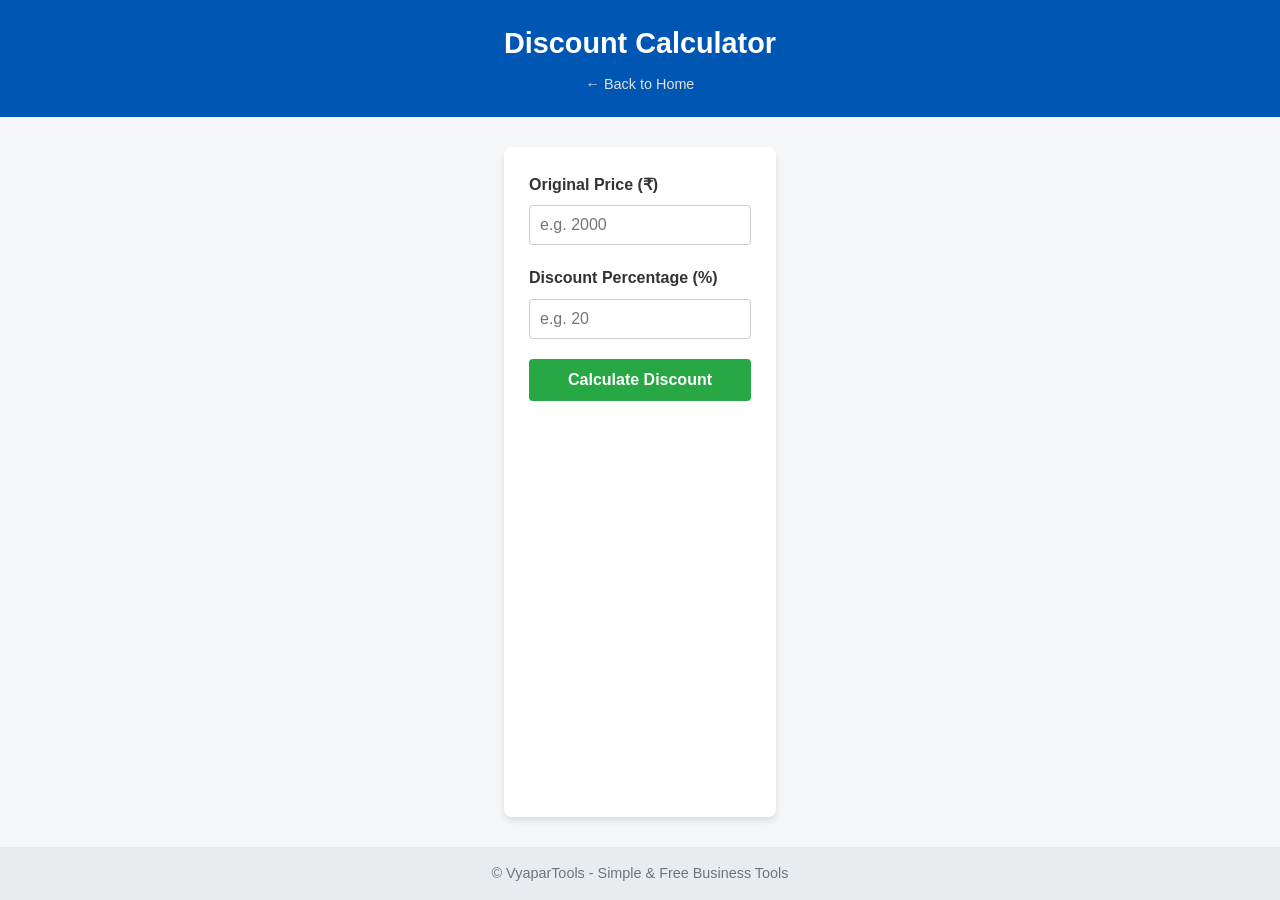
==== discount-calculator.html @ de511255 "Add discount calculator HTML page This HTML file implements a discount calculator that allows users " ====
<!DOCTYPE html>
<html lang="en">
<head>
    <meta charset="UTF-8">
    <meta name="viewport" content="width=device-width, initial-scale=1.0">
    <title>Discount Calculator - VyaparTools</title>
    <meta name="description" content="Calculate discount amount, final price after discount, and total savings easily.">
    
    <style>
        * {
            box-sizing: border-box;
            margin: 0;
            padding: 0;
            font-family: -apple-system, BlinkMacSystemFont, "Segoe UI", Roboto, Helvetica, Arial, sans-serif;
        }

        body {
            background-color: #f4f6f8;
            color: #333;
            line-height: 1.6;
            display: flex;
            flex-direction: column;
            min-height: 100vh;
        }

        header {
            background-color: #0056b3;
            color: #ffffff;
            padding: 20px 0;
            text-align: center;
        }

        header h1 {
            font-size: 1.8rem;
            margin-bottom: 5px;
        }

        header a {
            color: #e0e0e0;
            text-decoration: none;
            font-size: 0.9rem;
        }

        header a:hover {
            text-decoration: underline;
        }

        .container {
            max-width: 600px;
            margin: 30px auto;
            background: #ffffff;
            padding: 25px;
            border-radius: 8px;
            box-shadow: 0 4px 6px rgba(0,0,0,0.1);
            flex: 1;
        }

        .form-group {
            margin-bottom: 20px;
        }

        label {
            display: block;
            margin-bottom: 8px;
            font-weight: 600;
        }

        input[type="number"] {
            width: 100%;
            padding: 10px;
            border: 1px solid #ccc;
            border-radius: 4px;
            font-size: 1rem;
        }

        .btn {
            display: block;
            width: 100%;
            background-color: #28a745;
            color: #fff;
            padding: 12px;
            border: none;
            border-radius: 4px;
            font-size: 1rem;
            font-weight: bold;
            cursor: pointer;
            transition: background 0.2s;
        }

        .btn:hover {
            background-color: #218838;
        }

        .result-box {
            margin-top: 25px;
            padding: 15px;
            background-color: #e9ecef;
            border-radius: 6px;
            display: none;
        }

        .result-row {
            display: flex;
            justify-content: space-between;
            padding: 8px 0;
            border-bottom: 1px solid #dee2e6;
        }

        .result-row:last-child {
            border-bottom: none;
            font-weight: bold;
            font-size: 1.1rem;
            color: #28a745;
        }

        footer {
            text-align: center;
            padding: 15px;
            background: #e9ecef;
            font-size: 0.9rem;
            color: #6c757d;
        }
    </style>
</head>
<body>

    <header>
        <h1>Discount Calculator</h1>
        <a href="index.html">← Back to Home</a>
    </header>

    <div class="container">
        <div class="form-group">
            <label for="originalPrice">Original Price (₹)</label>
            <input type="number" id="originalPrice" placeholder="e.g. 2000" step="any">
        </div>

        <div class="form-group">
            <label for="discountPercent">Discount Percentage (%)</label>
            <input type="number" id="discountPercent" placeholder="e.g. 20" step="any">
        </div>

        <button class="btn" onclick="calculateDiscount()">Calculate Discount</button>

        <div class="result-box" id="resultBox">
            <div class="result-row">
                <span>Original Price:</span>
                <span id="resOriginal">₹0.00</span>
            </div>
            <div class="result-row">
                <span>You Save (Discount):</span>
                <span id="resSavings">₹0.00</span>
            </div>
            <div class="result-row">
                <span>Final Price to Pay:</span>
                <span id="resFinal">₹0.00</span>
            </div>
        </div>
    </div>

    <footer>
        &copy; VyaparTools - Simple & Free Business Tools
    </footer>

    <script>
        function calculateDiscount() {
            const price = parseFloat(document.getElementById('originalPrice').value);
            const discount = parseFloat(document.getElementById('discountPercent').value);

            if (isNaN(price) || isNaN(discount) || price < 0 || discount < 0 || discount > 100) {
                alert('Please enter valid Original Price and Discount Percentage (0-100).');
                return;
            }

            const savings = (price * discount) / 100;
            const finalPrice = price - savings;

            document.getElementById('resOriginal').innerText = '₹' + price.toFixed(2);
            document.getElementById('resSavings').innerText = '₹' + savings.toFixed(2);
            document.getElementById('resFinal').innerText = '₹' + finalPrice.toFixed(2);

            document.getElementById('resultBox').style.display = 'block';
        }
    </script>
</body>
</html>
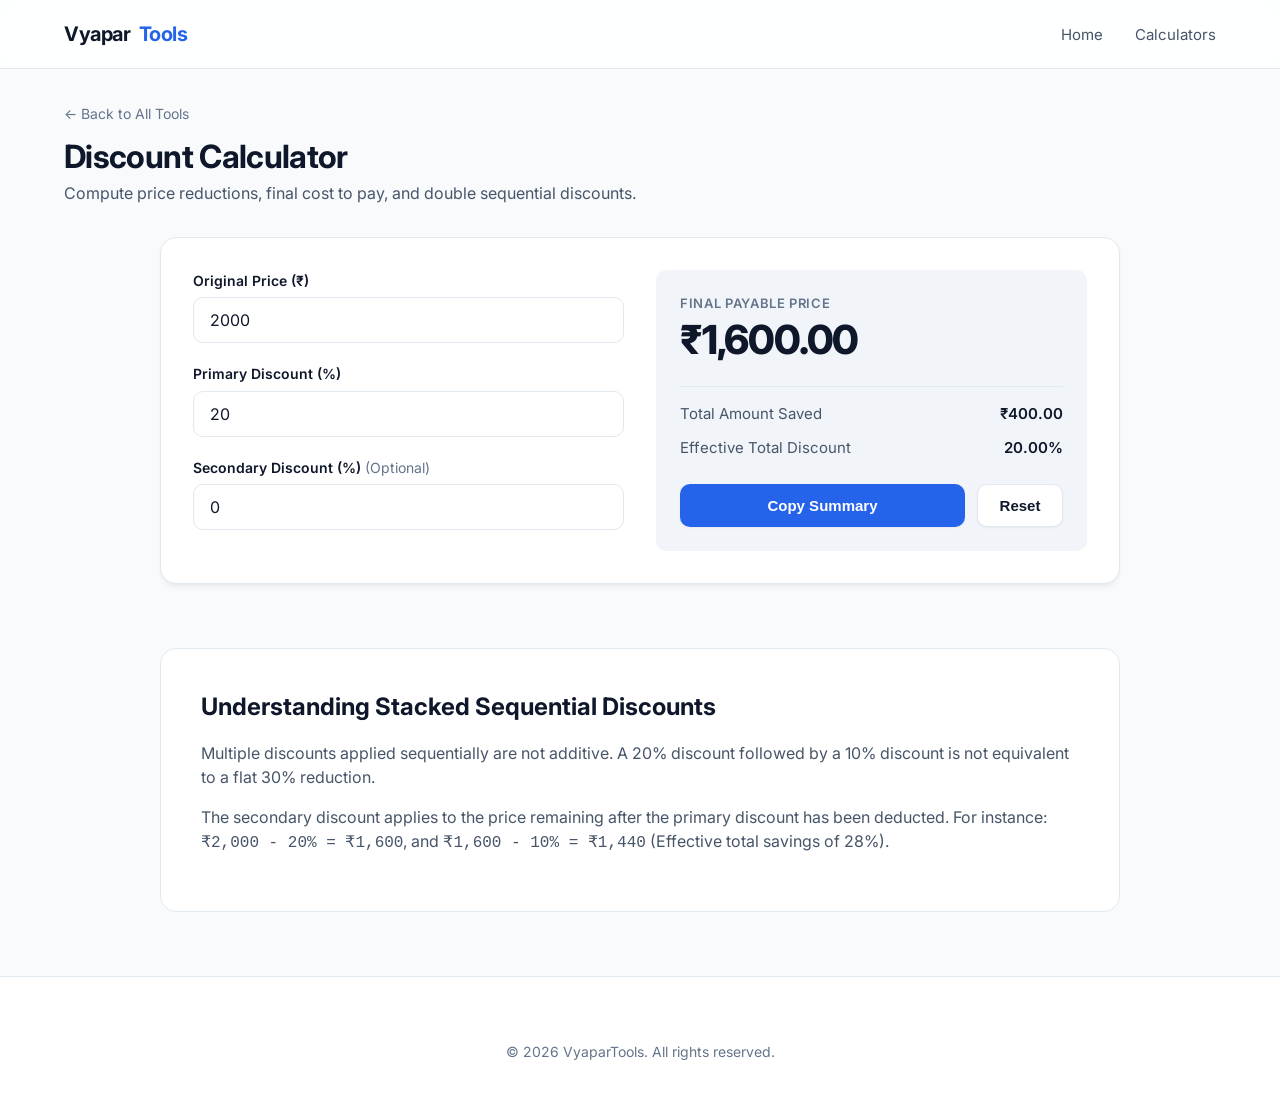
==== commit 17c44fff: "Revise discount calculator for improved functionality" ====
--- a/discount-calculator.html
+++ b/discount-calculator.html
@@ -1,186 +1,151 @@
 <!DOCTYPE html>
 <html lang="en">
 <head>
-    <meta charset="UTF-8">
-    <meta name="viewport" content="width=device-width, initial-scale=1.0">
-    <title>Discount Calculator - VyaparTools</title>
-    <meta name="description" content="Calculate discount amount, final price after discount, and total savings easily.">
-    
-    <style>
-        * {
-            box-sizing: border-box;
-            margin: 0;
-            padding: 0;
-            font-family: -apple-system, BlinkMacSystemFont, "Segoe UI", Roboto, Helvetica, Arial, sans-serif;
-        }
-
-        body {
-            background-color: #f4f6f8;
-            color: #333;
-            line-height: 1.6;
-            display: flex;
-            flex-direction: column;
-            min-height: 100vh;
-        }
-
-        header {
-            background-color: #0056b3;
-            color: #ffffff;
-            padding: 20px 0;
-            text-align: center;
-        }
-
-        header h1 {
-            font-size: 1.8rem;
-            margin-bottom: 5px;
-        }
-
-        header a {
-            color: #e0e0e0;
-            text-decoration: none;
-            font-size: 0.9rem;
-        }
-
-        header a:hover {
-            text-decoration: underline;
-        }
-
-        .container {
-            max-width: 600px;
-            margin: 30px auto;
-            background: #ffffff;
-            padding: 25px;
-            border-radius: 8px;
-            box-shadow: 0 4px 6px rgba(0,0,0,0.1);
-            flex: 1;
-        }
-
-        .form-group {
-            margin-bottom: 20px;
-        }
-
-        label {
-            display: block;
-            margin-bottom: 8px;
-            font-weight: 600;
-        }
-
-        input[type="number"] {
-            width: 100%;
-            padding: 10px;
-            border: 1px solid #ccc;
-            border-radius: 4px;
-            font-size: 1rem;
-        }
-
-        .btn {
-            display: block;
-            width: 100%;
-            background-color: #28a745;
-            color: #fff;
-            padding: 12px;
-            border: none;
-            border-radius: 4px;
-            font-size: 1rem;
-            font-weight: bold;
-            cursor: pointer;
-            transition: background 0.2s;
-        }
-
-        .btn:hover {
-            background-color: #218838;
-        }
-
-        .result-box {
-            margin-top: 25px;
-            padding: 15px;
-            background-color: #e9ecef;
-            border-radius: 6px;
-            display: none;
-        }
-
-        .result-row {
-            display: flex;
-            justify-content: space-between;
-            padding: 8px 0;
-            border-bottom: 1px solid #dee2e6;
-        }
-
-        .result-row:last-child {
-            border-bottom: none;
-            font-weight: bold;
-            font-size: 1.1rem;
-            color: #28a745;
-        }
-
-        footer {
-            text-align: center;
-            padding: 15px;
-            background: #e9ecef;
-            font-size: 0.9rem;
-            color: #6c757d;
-        }
-    </style>
+  <meta charset="UTF-8">
+  <meta name="viewport" content="width=device-width, initial-scale=1.0">
+  <title>Discount Calculator – Single & Double Discounts | VyaparTools</title>
+  <meta name="description" content="Calculate promotional discounts, final payable costs, and compound stacked discounts easily.">
+  <link rel="canonical" href="https://realtool1.github.io/vyapartools/discount-calculator.html">
+  
+  <link rel="preconnect" href="https://fonts.googleapis.com">
+  <link rel="preconnect" href="https://fonts.gstatic.com" crossorigin>
+  <link href="https://fonts.googleapis.com/css2?family=Inter:wght@400;500;600;700;800&display=swap" rel="stylesheet">
+  
+  <link rel="stylesheet" href="styles.css">
 </head>
 <body>
 
-    <header>
-        <h1>Discount Calculator</h1>
-        <a href="index.html">← Back to Home</a>
-    </header>
+  <header class="header">
+    <div class="container nav-container">
+      <a href="index.html" class="logo">Vyapar<span>Tools</span></a>
+      <ul class="nav-links" id="navLinks">
+        <li><a href="index.html">Home</a></li>
+        <li><a href="index.html#tools">Calculators</a></li>
+      </ul>
+      <button class="mobile-menu-btn" id="mobileMenuBtn" aria-label="Toggle Navigation">☰</button>
+    </div>
+  </header>
 
-    <div class="container">
-        <div class="form-group">
-            <label for="originalPrice">Original Price (₹)</label>
-            <input type="number" id="originalPrice" placeholder="e.g. 2000" step="any">
+  <main class="container">
+    <div style="padding-top: 2rem;">
+      <a href="index.html" style="font-size: 0.875rem; color: var(--text-subtle); text-decoration: none;">← Back to All Tools</a>
+      <h1 style="font-size: 2rem; font-weight: 700; margin-top: 0.5rem; letter-spacing: -0.02em;">Discount Calculator</h1>
+      <p style="color: var(--text-muted);">Compute price reductions, final cost to pay, and double sequential discounts.</p>
+    </div>
+
+    <div class="calc-wrapper">
+      <div class="calc-grid">
+        <!-- INPUT PANEL -->
+        <div class="calc-inputs">
+          <div class="form-group">
+            <label for="origPrice">Original Price (₹)</label>
+            <input type="number" id="origPrice" class="input-control" placeholder="e.g. 2000" value="2000" min="0" step="any">
+          </div>
+
+          <div class="form-group">
+            <label for="disc1">Primary Discount (%)</label>
+            <input type="number" id="disc1" class="input-control" placeholder="e.g. 20" value="20" min="0" max="100" step="any">
+          </div>
+
+          <div class="form-group">
+            <label for="disc2">Secondary Discount (%) <span style="font-weight: 400; color: var(--text-subtle);">(Optional)</span></label>
+            <input type="number" id="disc2" class="input-control" placeholder="e.g. 10" value="0" min="0" max="100" step="any">
+          </div>
         </div>
 
-        <div class="form-group">
-            <label for="discountPercent">Discount Percentage (%)</label>
-            <input type="number" id="discountPercent" placeholder="e.g. 20" step="any">
+        <!-- RESULT PANEL -->
+        <div class="calc-results">
+          <div>
+            <div class="result-hero">
+              <div class="result-label">Final Payable Price</div>
+              <div class="result-value" id="finalPriceDisplay">₹1,600.00</div>
+            </div>
+
+            <div class="breakdown-list">
+              <div class="breakdown-item">
+                <span>Total Amount Saved</span>
+                <span id="savedDisplay">₹400.00</span>
+              </div>
+              <div class="breakdown-item">
+                <span>Effective Total Discount</span>
+                <span id="effectiveDiscDisplay">20.00%</span>
+              </div>
+            </div>
+          </div>
+
+          <div class="calc-actions">
+            <button class="btn btn-primary" style="flex:1;" id="copyBtn">Copy Summary</button>
+            <button class="btn btn-secondary" id="resetBtn">Reset</button>
+          </div>
         </div>
-
-        <button class="btn" onclick="calculateDiscount()">Calculate Discount</button>
-
-        <div class="result-box" id="resultBox">
-            <div class="result-row">
-                <span>Original Price:</span>
-                <span id="resOriginal">₹0.00</span>
-            </div>
-            <div class="result-row">
-                <span>You Save (Discount):</span>
-                <span id="resSavings">₹0.00</span>
-            </div>
-            <div class="result-row">
-                <span>Final Price to Pay:</span>
-                <span id="resFinal">₹0.00</span>
-            </div>
-        </div>
+      </div>
     </div>
 
-    <footer>
-        &copy; VyaparTools - Simple & Free Business Tools
-    </footer>
+    <!-- EDUCATIONAL SECTION -->
+    <section class="edu-block">
+      <h2>Understanding Stacked Sequential Discounts</h2>
+      <p>Multiple discounts applied sequentially are not additive. A 20% discount followed by a 10% discount is not equivalent to a flat 30% reduction.</p>
+      <p>The secondary discount applies to the price remaining after the primary discount has been deducted. For instance: <code>₹2,000 - 20% = ₹1,600</code>, and <code>₹1,600 - 10% = ₹1,440</code> (Effective total savings of 28%).</p>
+    </section>
+  </main>
 
-    <script>
-        function calculateDiscount() {
-            const price = parseFloat(document.getElementById('originalPrice').value);
-            const discount = parseFloat(document.getElementById('discountPercent').value);
+  <footer class="footer">
+    <div class="container" style="text-align: center; color: var(--text-subtle); font-size: 0.875rem;">
+      <p>&copy; 2026 VyaparTools. All rights reserved.</p>
+    </div>
+  </footer>
 
-            if (isNaN(price) || isNaN(discount) || price < 0 || discount < 0 || discount > 100) {
-                alert('Please enter valid Original Price and Discount Percentage (0-100).');
-                return;
-            }
+  <script src="app.js"></script>
+  <script>
+    document.addEventListener('DOMContentLoaded', () => {
+      const origPriceInput = document.getElementById('origPrice');
+      const disc1Input = document.getElementById('disc1');
+      const disc2Input = document.getElementById('disc2');
 
-            const savings = (price * discount) / 100;
-            const finalPrice = price - savings;
+      const finalPriceDisplay = document.getElementById('finalPriceDisplay');
+      const savedDisplay = document.getElementById('savedDisplay');
+      const effectiveDiscDisplay = document.getElementById('effectiveDiscDisplay');
 
-            document.getElementById('resOriginal').innerText = '₹' + price.toFixed(2);
-            document.getElementById('resSavings').innerText = '₹' + savings.toFixed(2);
-            document.getElementById('resFinal').innerText = '₹' + finalPrice.toFixed(2);
+      function calculate() {
+        const price = parseFloat(origPriceInput.value);
+        const d1 = parseFloat(disc1Input.value) || 0;
+        const d2 = parseFloat(disc2Input.value) || 0;
 
-            document.getElementById('resultBox').style.display = 'block';
+        if (isNaN(price) || price < 0) {
+          finalPriceDisplay.textContent = '₹0.00';
+          savedDisplay.textContent = '₹0.00';
+          effectiveDiscDisplay.textContent = '0.00%';
+          return;
         }
-    </script>
+
+        const priceAfterD1 = price - (price * (d1 / 100));
+        const finalPrice = priceAfterD1 - (priceAfterD1 * (d2 / 100));
+        const totalSaved = price - finalPrice;
+        const effectiveDisc = price > 0 ? (totalSaved / price) * 100 : 0;
+
+        finalPriceDisplay.textContent = formatCurrency(finalPrice);
+        savedDisplay.textContent = formatCurrency(totalSaved);
+        effectiveDiscDisplay.textContent = effectiveDisc.toFixed(2) + '%';
+      }
+
+      origPriceInput.addEventListener('input', calculate);
+      disc1Input.addEventListener('input', calculate);
+      disc2Input.addEventListener('input', calculate);
+
+      document.getElementById('copyBtn').addEventListener('click', (e) => {
+        const text = `Discount Summary:\nOriginal Price: ₹${origPriceInput.value}\nSaved: ${savedDisplay.textContent}\nFinal Price: ${finalPriceDisplay.textContent}`;
+        copyToClipboard(text, e.target);
+      });
+
+      document.getElementById('resetBtn').addEventListener('click', () => {
+        origPriceInput.value = '2000';
+        disc1Input.value = '20';
+        disc2Input.value = '0';
+        calculate();
+      });
+
+      calculate();
+    });
+  </script>
 </body>
 </html>
--- a/styles.css
+++ b/styles.css
@@ -0,0 +1,611 @@
+/* ==========================================================================
+   VYAPARTOOLS GLOBAL DESIGN SYSTEM & STYLESHEET
+   ========================================================================== */
+
+:root {
+  --bg-main: #f8fafc;
+  --bg-card: #ffffff;
+  --bg-subtle: #f1f5f9;
+  
+  --border-color: #e2e8f0;
+  --border-focus: #2563eb;
+  
+  --text-main: #0f172a;
+  --text-muted: #475569;
+  --text-subtle: #64748b;
+  
+  --primary: #0f172a;
+  --primary-hover: #1e293b;
+  --accent: #2563eb;
+  --accent-hover: #1d4ed8;
+  --accent-light: #eff6ff;
+  
+  --success: #166534;
+  --success-bg: #f0fdf4;
+  --warning: #b45309;
+  --error: #991b1b;
+  
+  --radius-sm: 6px;
+  --radius-md: 10px;
+  --radius-lg: 16px;
+  
+  --shadow-sm: 0 1px 2px 0 rgb(0 0 0 / 0.05);
+  --shadow-md: 0 4px 6px -1px rgb(0 0 0 / 0.05), 0 2px 4px -2px rgb(0 0 0 / 0.05);
+  --shadow-lg: 0 10px 15px -3px rgb(0 0 0 / 0.04), 0 4px 6px -4px rgb(0 0 0 / 0.04);
+  
+  --font-family: 'Inter', -apple-system, BlinkMacSystemFont, "Segoe UI", Roboto, sans-serif;
+  --max-width: 1200px;
+}
+
+*, *::before, *::after {
+  box-sizing: border-box;
+  margin: 0;
+  padding: 0;
+}
+
+body {
+  background-color: var(--bg-main);
+  color: var(--text-main);
+  font-family: var(--font-family);
+  line-height: 1.5;
+  -webkit-font-smoothing: antialiased;
+  min-height: 100vh;
+  display: flex;
+  flex-direction: column;
+}
+
+a {
+  color: inherit;
+  text-decoration: none;
+}
+
+/* LAYOUT CONTAINER */
+.container {
+  max-width: var(--max-width);
+  margin: 0 auto;
+  padding: 0 1.5rem;
+  width: 100%;
+}
+
+/* HEADER & NAVBAR */
+.header {
+  background: rgba(255, 255, 255, 0.85);
+  backdrop-filter: blur(12px);
+  border-bottom: 1px solid var(--border-color);
+  position: sticky;
+  top: 0;
+  z-index: 100;
+}
+
+.nav-container {
+  display: flex;
+  align-items: center;
+  justify-content: space-between;
+  height: 4.25rem;
+}
+
+.logo {
+  font-weight: 700;
+  font-size: 1.25rem;
+  color: var(--primary);
+  display: flex;
+  align-items: center;
+  gap: 0.5rem;
+  letter-spacing: -0.02em;
+}
+
+.logo span {
+  color: var(--accent);
+}
+
+.nav-links {
+  display: flex;
+  align-items: center;
+  gap: 2rem;
+  list-style: none;
+}
+
+.nav-links a {
+  font-size: 0.9375rem;
+  font-weight: 5rem;
+  color: var(--text-muted);
+  transition: color 0.15s ease;
+}
+
+.nav-links a:hover {
+  color: var(--primary);
+}
+
+.mobile-menu-btn {
+  display: none;
+  background: none;
+  border: none;
+  font-size: 1.5rem;
+  color: var(--text-main);
+  cursor: pointer;
+}
+
+/* HERO SECTION */
+.hero {
+  padding: 5rem 0 3.5rem;
+  text-align: center;
+  background: radial-gradient(circle at 50% 0%, #ffffff 0%, var(--bg-main) 100%);
+}
+
+.hero-badge {
+  display: inline-flex;
+  align-items: center;
+  gap: 0.5rem;
+  padding: 0.35rem 0.85rem;
+  background: var(--bg-card);
+  border: 1px solid var(--border-color);
+  border-radius: 100px;
+  font-size: 0.8125rem;
+  font-weight: 500;
+  color: var(--text-muted);
+  margin-bottom: 1.5rem;
+  box-shadow: var(--shadow-sm);
+}
+
+.hero h1 {
+  font-size: 3.25rem;
+  font-weight: 800;
+  letter-spacing: -0.03em;
+  line-height: 1.15;
+  color: var(--primary);
+  max-width: 800px;
+  margin: 0 auto 1.25rem;
+}
+
+.hero p {
+  font-size: 1.125rem;
+  color: var(--text-muted);
+  max-width: 600px;
+  margin: 0 auto 2rem;
+}
+
+.hero-actions {
+  display: flex;
+  align-items: center;
+  justify-content: center;
+  gap: 1rem;
+  margin-bottom: 3rem;
+}
+
+.btn {
+  display: inline-flex;
+  align-items: center;
+  justify-content: center;
+  padding: 0.75rem 1.35rem;
+  font-size: 0.9375rem;
+  font-weight: 600;
+  border-radius: var(--radius-md);
+  transition: all 0.15s ease;
+  cursor: pointer;
+  border: none;
+}
+
+.btn-primary {
+  background: var(--accent);
+  color: #ffffff;
+  box-shadow: var(--shadow-sm);
+}
+
+.btn-primary:hover {
+  background: var(--accent-hover);
+}
+
+.btn-secondary {
+  background: var(--bg-card);
+  color: var(--text-main);
+  border: 1px solid var(--border-color);
+  box-shadow: var(--shadow-sm);
+}
+
+.btn-secondary:hover {
+  background: var(--bg-subtle);
+  border-color: #cbd5e1;
+}
+
+.hero-trust {
+  display: flex;
+  align-items: center;
+  justify-content: center;
+  gap: 2rem;
+  flex-wrap: wrap;
+  font-size: 0.875rem;
+  color: var(--text-subtle);
+}
+
+.trust-item {
+  display: flex;
+  align-items: center;
+  gap: 0.4rem;
+}
+
+.trust-item svg {
+  color: var(--accent);
+}
+
+/* SEARCH & FILTER BAR */
+.search-section {
+  margin-bottom: 2.5rem;
+}
+
+.search-box {
+  position: relative;
+  max-width: 540px;
+  margin: 0 auto;
+}
+
+.search-input {
+  width: 100%;
+  padding: 0.875rem 1rem 0.875rem 2.85rem;
+  font-size: 1rem;
+  border: 1px solid var(--border-color);
+  border-radius: var(--radius-md);
+  background: var(--bg-card);
+  color: var(--text-main);
+  box-shadow: var(--shadow-sm);
+  outline: none;
+  transition: border-color 0.15s, box-shadow 0.15s;
+}
+
+.search-input:focus {
+  border-color: var(--border-focus);
+  box-shadow: 0 0 0 3px rgba(37, 99, 235, 0.12);
+}
+
+.search-icon {
+  position: absolute;
+  left: 1rem;
+  top: 50%;
+  transform: translateY(-50%);
+  color: var(--text-subtle);
+  pointer-events: none;
+}
+
+/* CARDS GRID */
+.section-title {
+  font-size: 1.5rem;
+  font-weight: 700;
+  letter-spacing: -0.02em;
+  margin-bottom: 1.5rem;
+}
+
+.tools-grid {
+  display: grid;
+  grid-template-columns: repeat(auto-fill, minmax(320px, 1fr));
+  gap: 1.5rem;
+  margin-bottom: 4rem;
+}
+
+.tool-card {
+  background: var(--bg-card);
+  border: 1px solid var(--border-color);
+  border-radius: var(--radius-lg);
+  padding: 1.75rem;
+  box-shadow: var(--shadow-sm);
+  display: flex;
+  flex-direction: column;
+  justify-content: space-between;
+  transition: transform 0.2s ease, border-color 0.2s ease, box-shadow 0.2s ease;
+}
+
+.tool-card:hover {
+  transform: translateY(-3px);
+  border-color: #cbd5e1;
+  box-shadow: var(--shadow-md);
+}
+
+.card-badge {
+  display: inline-block;
+  font-size: 0.75rem;
+  font-weight: 600;
+  text-transform: uppercase;
+  letter-spacing: 0.05em;
+  color: var(--accent);
+  background: var(--accent-light);
+  padding: 0.2rem 0.5rem;
+  border-radius: var(--radius-sm);
+  margin-bottom: 0.875rem;
+  width: fit-content;
+}
+
+.tool-card h3 {
+  font-size: 1.25rem;
+  font-weight: 600;
+  margin-bottom: 0.5rem;
+  letter-spacing: -0.01em;
+}
+
+.tool-card p {
+  font-size: 0.9375rem;
+  color: var(--text-muted);
+  margin-bottom: 1.5rem;
+  flex-grow: 1;
+}
+
+.card-link {
+  font-size: 0.875rem;
+  font-weight: 600;
+  color: var(--accent);
+  display: inline-flex;
+  align-items: center;
+  gap: 0.35rem;
+}
+
+.card-link svg {
+  transition: transform 0.15s ease;
+}
+
+.tool-card:hover .card-link svg {
+  transform: translateX(3px);
+}
+
+/* CALCULATOR ENGINE APPARATUS */
+.calc-wrapper {
+  max-width: 960px;
+  margin: 2rem auto 4rem;
+}
+
+.calc-grid {
+  display: grid;
+  grid-template-columns: 1fr 1fr;
+  gap: 2rem;
+  background: var(--bg-card);
+  border: 1px solid var(--border-color);
+  border-radius: var(--radius-lg);
+  padding: 2rem;
+  box-shadow: var(--shadow-md);
+}
+
+.calc-inputs {
+  display: flex;
+  flex-direction: column;
+  gap: 1.25rem;
+}
+
+.form-group {
+  display: flex;
+  flex-direction: column;
+  gap: 0.4rem;
+}
+
+.form-group label {
+  font-size: 0.875rem;
+  font-weight: 600;
+  color: var(--text-main);
+}
+
+.input-control {
+  width: 100%;
+  padding: 0.75rem 1rem;
+  font-size: 1rem;
+  border: 1px solid var(--border-color);
+  border-radius: var(--radius-md);
+  background: var(--bg-card);
+  color: var(--text-main);
+  outline: none;
+  font-family: inherit;
+  transition: border-color 0.15s;
+}
+
+.input-control:focus {
+  border-color: var(--border-focus);
+}
+
+.btn-group {
+  display: grid;
+  grid-template-columns: repeat(auto-fit, minmax(60px, 1fr));
+  gap: 0.5rem;
+}
+
+.btn-toggle {
+  padding: 0.5rem 0.75rem;
+  font-size: 0.875rem;
+  font-weight: 500;
+  background: var(--bg-subtle);
+  border: 1px solid var(--border-color);
+  border-radius: var(--radius-sm);
+  color: var(--text-muted);
+  cursor: pointer;
+  transition: all 0.15s;
+}
+
+.btn-toggle.active {
+  background: var(--primary);
+  color: #ffffff;
+  border-color: var(--primary);
+}
+
+.calc-results {
+  background: var(--bg-subtle);
+  border-radius: var(--radius-md);
+  padding: 1.5rem;
+  display: flex;
+  flex-direction: column;
+  justify-content: space-between;
+}
+
+.result-hero {
+  margin-bottom: 1.5rem;
+}
+
+.result-label {
+  font-size: 0.8125rem;
+  font-weight: 600;
+  text-transform: uppercase;
+  letter-spacing: 0.05em;
+  color: var(--text-subtle);
+  margin-bottom: 0.25rem;
+}
+
+.result-value {
+  font-size: 2.5rem;
+  font-weight: 800;
+  letter-spacing: -0.03em;
+  color: var(--primary);
+  line-height: 1.1;
+}
+
+.breakdown-list {
+  display: flex;
+  flex-direction: column;
+  gap: 0.75rem;
+  margin-bottom: 1.5rem;
+  border-top: 1px solid var(--border-color);
+  padding-top: 1rem;
+}
+
+.breakdown-item {
+  display: flex;
+  justify-content: space-between;
+  font-size: 0.9375rem;
+}
+
+.breakdown-item span:first-child {
+  color: var(--text-muted);
+}
+
+.breakdown-item span:last-child {
+  font-weight: 600;
+  color: var(--text-main);
+}
+
+.calc-actions {
+  display: flex;
+  gap: 0.75rem;
+}
+
+/* EDUCATIONAL CONTENT BLOCK */
+.edu-block {
+  max-width: 960px;
+  margin: 0 auto 4rem;
+  background: var(--bg-card);
+  border: 1px solid var(--border-color);
+  border-radius: var(--radius-lg);
+  padding: 2.5rem;
+}
+
+.edu-block h2 {
+  font-size: 1.5rem;
+  font-weight: 700;
+  margin-bottom: 1rem;
+}
+
+.edu-block p {
+  color: var(--text-muted);
+  font-size: 1rem;
+  margin-bottom: 1rem;
+}
+
+/* FAQ SECTION */
+.faq-section {
+  max-width: 800px;
+  margin: 0 auto 4rem;
+}
+
+.faq-item {
+  border-bottom: 1px solid var(--border-color);
+  padding: 1.25rem 0;
+}
+
+.faq-item h3 {
+  font-size: 1.125rem;
+  font-weight: 600;
+  margin-bottom: 0.5rem;
+}
+
+.faq-item p {
+  color: var(--text-muted);
+  font-size: 0.9375rem;
+}
+
+/* FOOTER */
+.footer {
+  background: var(--bg-card);
+  border-top: 1px solid var(--border-color);
+  padding: 4rem 0 2rem;
+  margin-top: auto;
+}
+
+.footer-grid {
+  display: grid;
+  grid-template-columns: 2fr repeat(3, 1fr);
+  gap: 3rem;
+  margin-bottom: 3rem;
+}
+
+.footer-brand p {
+  font-size: 0.9375rem;
+  color: var(--text-muted);
+  margin-top: 0.75rem;
+  max-width: 280px;
+}
+
+.footer-col h4 {
+  font-size: 0.875rem;
+  font-weight: 600;
+  text-transform: uppercase;
+  letter-spacing: 0.05em;
+  color: var(--text-main);
+  margin-bottom: 1rem;
+}
+
+.footer-col ul {
+  list-style: none;
+  display: flex;
+  flex-direction: column;
+  gap: 0.6rem;
+}
+
+.footer-col a {
+  font-size: 0.9375rem;
+  color: var(--text-muted);
+  transition: color 0.15s;
+}
+
+.footer-col a:hover {
+  color: var(--accent);
+}
+
+.footer-bottom {
+  border-top: 1px solid var(--border-color);
+  padding-top: 2rem;
+  display: flex;
+  justify-content: space-between;
+  align-items: center;
+  font-size: 0.875rem;
+  color: var(--text-subtle);
+}
+
+/* RESPONSIVE MEDIA QUERIES */
+@media (max-width: 900px) {
+  .calc-grid {
+    grid-template-columns: 1fr;
+  }
+  .footer-grid {
+    grid-template-columns: 1fr 1fr;
+  }
+}
+
+@media (max-width: 640px) {
+  .hero h1 {
+    font-size: 2.25rem;
+  }
+  .nav-links {
+    display: none;
+  }
+  .mobile-menu-btn {
+    display: block;
+  }
+  .footer-grid {
+    grid-template-columns: 1fr;
+  }
+  .footer-bottom {
+    flex-direction: column;
+    gap: 1rem;
+    text-align: center;
+  }
+}
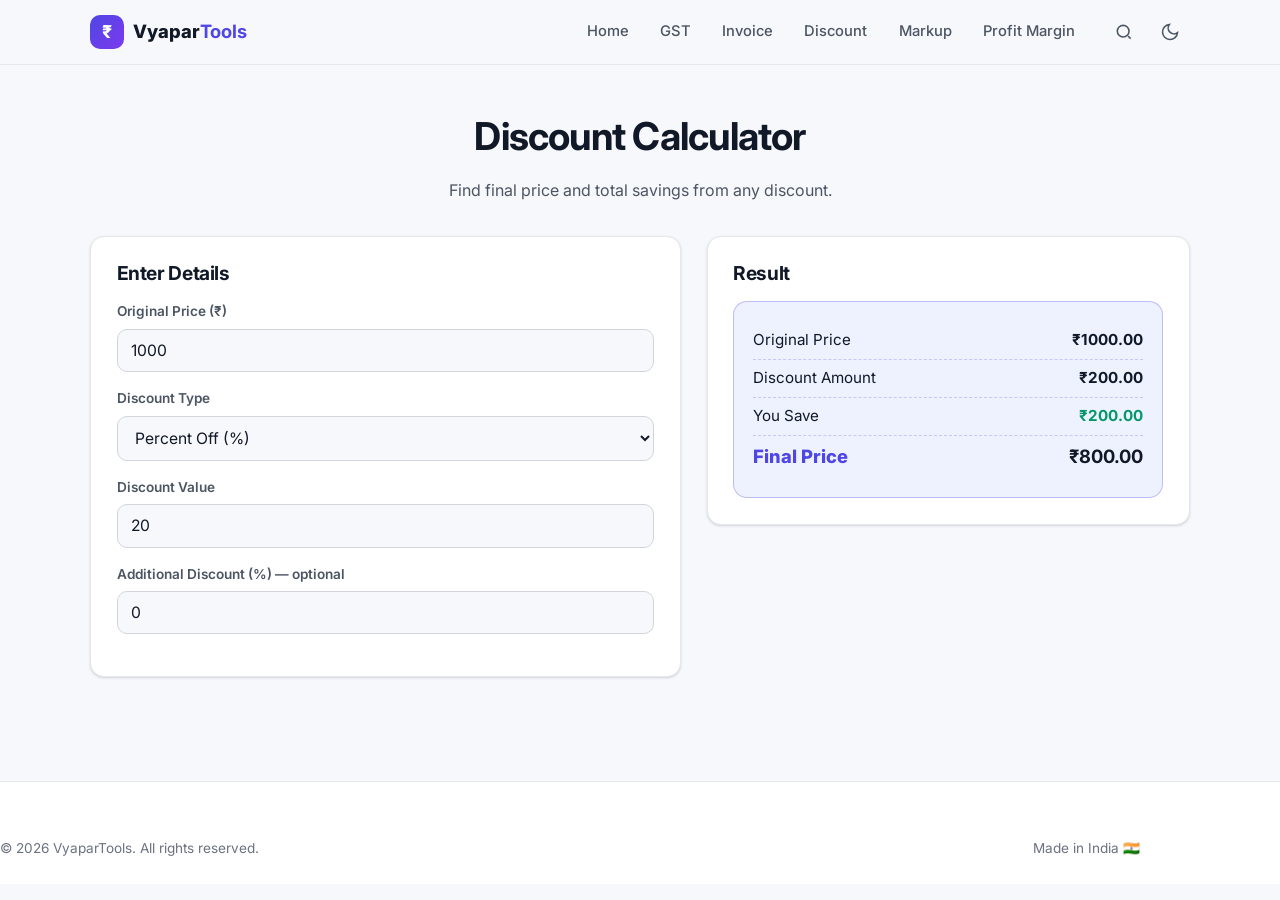
==== commit f708d9d5: "Refactor discount calculator HTML structure and content" ====
--- a/discount-calculator.html
+++ b/discount-calculator.html
@@ -1,151 +1,117 @@
 <!DOCTYPE html>
-<html lang="en">
+<html lang="en" data-theme="light">
 <head>
-  <meta charset="UTF-8">
-  <meta name="viewport" content="width=device-width, initial-scale=1.0">
-  <title>Discount Calculator – Single & Double Discounts | VyaparTools</title>
-  <meta name="description" content="Calculate promotional discounts, final payable costs, and compound stacked discounts easily.">
-  <link rel="canonical" href="https://realtool1.github.io/vyapartools/discount-calculator.html">
-  
-  <link rel="preconnect" href="https://fonts.googleapis.com">
-  <link rel="preconnect" href="https://fonts.gstatic.com" crossorigin>
-  <link href="https://fonts.googleapis.com/css2?family=Inter:wght@400;500;600;700;800&display=swap" rel="stylesheet">
-  
-  <link rel="stylesheet" href="styles.css">
+<meta charset="UTF-8">
+<meta name="viewport" content="width=device-width, initial-scale=1">
+<title>Discount Calculator — Percent & Flat Off | VyaparTools</title>
+<meta name="description" content="Calculate discount instantly. Find final price and savings from percent off or flat discount. Free online discount calculator.">
+<meta name="robots" content="index, follow">
+<link rel="canonical" href="https://vyapartools.example/discount-calculator.html">
+<meta name="theme-color" content="#4f46e5">
+<link href="https://fonts.googleapis.com/css2?family=Inter:wght@400;500;600;700;800&display=swap" rel="stylesheet">
+<link rel="stylesheet" href="styles.css">
+<link rel="icon" href="data:image/svg+xml,<svg xmlns='http://www.w3.org/2000/svg' viewBox='0 0 100 100'><rect width='100' height='100' rx='22' fill='%234f46e5'/><text y='72' x='50' text-anchor='middle' font-size='62' font-family='sans-serif' fill='white'>₹</text></svg>">
 </head>
 <body>
+<header class="site-header">
+  <div class="container header-inner">
+    <a class="brand" href="index.html"><span class="brand-mark">₹</span><span class="brand-text">Vyapar<strong>Tools</strong></span></a>
+    <nav class="nav" id="primaryNav">
+      <a class="nav-link" href="index.html">Home</a>
+      <a class="nav-link" href="gst-calculator.html">GST</a>
+      <a class="nav-link" href="gst-invoice-generator.html">Invoice</a>
+      <a class="nav-link" href="discount-calculator.html">Discount</a>
+      <a class="nav-link" href="markup-calculator.html">Markup</a>
+      <a class="nav-link" href="profit-margin-calculator.html">Profit Margin</a>
+    </nav>
+    <div class="header-actions">
+      <button class="icon-btn" type="button" data-search-open aria-label="Search"><svg viewBox="0 0 24 24" width="20" height="20" fill="none" stroke="currentColor" stroke-width="1.9"><circle cx="11" cy="11" r="7"/><path d="m20 20-3.2-3.2"/></svg></button>
+      <button class="icon-btn" type="button" data-theme-toggle aria-label="Theme"><svg class="ico ico-moon" viewBox="0 0 24 24" width="20" height="20" fill="none" stroke="currentColor" stroke-width="1.9"><path d="M21 12.8A9 9 0 1 1 11.2 3a7 7 0 0 0 9.8 9.8Z"/></svg><svg class="ico ico-sun" viewBox="0 0 24 24" width="20" height="20" fill="none" stroke="currentColor" stroke-width="1.9"><circle cx="12" cy="12" r="4"/><path d="M12 2v2M12 20v2M4.9 4.9l1.4 1.4M17.7 17.7l1.4 1.4M2 12h2M20 12h2M4.9 19.1l1.4-1.4M17.7 6.3l1.4-1.4"/></svg></button>
+      <button class="icon-btn nav-toggle" type="button" data-nav-toggle aria-expanded="false" aria-controls="primaryNav"><span class="hamburger"><span></span><span></span><span></span></span></button>
+    </div>
+  </div>
+</header>
 
-  <header class="header">
-    <div class="container nav-container">
-      <a href="index.html" class="logo">Vyapar<span>Tools</span></a>
-      <ul class="nav-links" id="navLinks">
-        <li><a href="index.html">Home</a></li>
-        <li><a href="index.html#tools">Calculators</a></li>
-      </ul>
-      <button class="mobile-menu-btn" id="mobileMenuBtn" aria-label="Toggle Navigation">☰</button>
-    </div>
-  </header>
+<main>
+  <section class="page-head container">
+    <h1>Discount Calculator</h1>
+    <p>Find final price and total savings from any discount.</p>
+  </section>
 
-  <main class="container">
-    <div style="padding-top: 2rem;">
-      <a href="index.html" style="font-size: 0.875rem; color: var(--text-subtle); text-decoration: none;">← Back to All Tools</a>
-      <h1 style="font-size: 2rem; font-weight: 700; margin-top: 0.5rem; letter-spacing: -0.02em;">Discount Calculator</h1>
-      <p style="color: var(--text-muted);">Compute price reductions, final cost to pay, and double sequential discounts.</p>
-    </div>
-
-    <div class="calc-wrapper">
-      <div class="calc-grid">
-        <!-- INPUT PANEL -->
-        <div class="calc-inputs">
-          <div class="form-group">
-            <label for="origPrice">Original Price (₹)</label>
-            <input type="number" id="origPrice" class="input-control" placeholder="e.g. 2000" value="2000" min="0" step="any">
-          </div>
-
-          <div class="form-group">
-            <label for="disc1">Primary Discount (%)</label>
-            <input type="number" id="disc1" class="input-control" placeholder="e.g. 20" value="20" min="0" max="100" step="any">
-          </div>
-
-          <div class="form-group">
-            <label for="disc2">Secondary Discount (%) <span style="font-weight: 400; color: var(--text-subtle);">(Optional)</span></label>
-            <input type="number" id="disc2" class="input-control" placeholder="e.g. 10" value="0" min="0" max="100" step="any">
-          </div>
+  <section class="container" style="padding-bottom:64px">
+    <div class="calc-wrap">
+      <div class="calc-card">
+        <h2>Enter Details</h2>
+        <div class="field"><label>Original Price (₹)</label><input id="origPrice" type="number" value="1000" min="0" step="0.01"></div>
+        <div class="field">
+          <label>Discount Type</label>
+          <select id="discType">
+            <option value="percent">Percent Off (%)</option>
+            <option value="flat">Flat Off (₹)</option>
+          </select>
         </div>
-
-        <!-- RESULT PANEL -->
-        <div class="calc-results">
-          <div>
-            <div class="result-hero">
-              <div class="result-label">Final Payable Price</div>
-              <div class="result-value" id="finalPriceDisplay">₹1,600.00</div>
-            </div>
-
-            <div class="breakdown-list">
-              <div class="breakdown-item">
-                <span>Total Amount Saved</span>
-                <span id="savedDisplay">₹400.00</span>
-              </div>
-              <div class="breakdown-item">
-                <span>Effective Total Discount</span>
-                <span id="effectiveDiscDisplay">20.00%</span>
-              </div>
-            </div>
-          </div>
-
-          <div class="calc-actions">
-            <button class="btn btn-primary" style="flex:1;" id="copyBtn">Copy Summary</button>
-            <button class="btn btn-secondary" id="resetBtn">Reset</button>
-          </div>
+        <div class="field"><label>Discount Value</label><input id="discValue" type="number" value="20" min="0" step="0.01"></div>
+        <div class="field"><label>Additional Discount (%) — optional</label><input id="extraDisc" type="number" value="0" min="0" max="100" step="0.01"></div>
+      </div>
+      <div class="calc-card">
+        <h2>Result</h2>
+        <div class="result-box">
+          <div class="result-row"><span>Original Price</span><strong id="dOrig">₹0.00</strong></div>
+          <div class="result-row"><span>Discount Amount</span><strong id="dDisc">₹0.00</strong></div>
+          <div class="result-row"><span>You Save</span><strong id="dSave" style="color:var(--success)">₹0.00</strong></div>
+          <div class="result-row result-total"><span>Final Price</span><strong id="dFinal">₹0.00</strong></div>
         </div>
       </div>
     </div>
+  </section>
+</main>
 
-    <!-- EDUCATIONAL SECTION -->
-    <section class="edu-block">
-      <h2>Understanding Stacked Sequential Discounts</h2>
-      <p>Multiple discounts applied sequentially are not additive. A 20% discount followed by a 10% discount is not equivalent to a flat 30% reduction.</p>
-      <p>The secondary discount applies to the price remaining after the primary discount has been deducted. For instance: <code>₹2,000 - 20% = ₹1,600</code>, and <code>₹1,600 - 10% = ₹1,440</code> (Effective total savings of 28%).</p>
-    </section>
-  </main>
+<footer class="site-footer">
+  <div class="container footer-bottom" style="border:0;margin:0;padding:0">
+    <p>© <span id="year">2025</span> VyaparTools. All rights reserved.</p>
+    <p>Made in India 🇮🇳</p>
+  </div>
+</footer>
 
-  <footer class="footer">
-    <div class="container" style="text-align: center; color: var(--text-subtle); font-size: 0.875rem;">
-      <p>&copy; 2026 VyaparTools. All rights reserved.</p>
-    </div>
-  </footer>
+<script src="app.js"></script>
+<script>
+(function(){
+  const orig = document.getElementById('origPrice');
+  const type = document.getElementById('discType');
+  const val = document.getElementById('discValue');
+  const extra = document.getElementById('extraDisc');
+  const dOrig = document.getElementById('dOrig');
+  const dDisc = document.getElementById('dDisc');
+  const dSave = document.getElementById('dSave');
+  const dFinal = document.getElementById('dFinal');
 
-  <script src="app.js"></script>
-  <script>
-    document.addEventListener('DOMContentLoaded', () => {
-      const origPriceInput = document.getElementById('origPrice');
-      const disc1Input = document.getElementById('disc1');
-      const disc2Input = document.getElementById('disc2');
+  function fmt(n){ return '₹' + n.toFixed(2); }
 
-      const finalPriceDisplay = document.getElementById('finalPriceDisplay');
-      const savedDisplay = document.getElementById('savedDisplay');
-      const effectiveDiscDisplay = document.getElementById('effectiveDiscDisplay');
+  function calc(){
+    const o = parseFloat(orig.value) || 0;
+    const v = parseFloat(val.value) || 0;
+    const e = parseFloat(extra.value) || 0;
+    let discount = 0;
+    if(type.value === 'percent') discount = o * v / 100;
+    else discount = v;
 
-      function calculate() {
-        const price = parseFloat(origPriceInput.value);
-        const d1 = parseFloat(disc1Input.value) || 0;
-        const d2 = parseFloat(disc2Input.value) || 0;
+    let afterFirst = o - discount;
+    if(afterFirst < 0) afterFirst = 0;
 
-        if (isNaN(price) || price < 0) {
-          finalPriceDisplay.textContent = '₹0.00';
-          savedDisplay.textContent = '₹0.00';
-          effectiveDiscDisplay.textContent = '0.00%';
-          return;
-        }
+    const extraAmt = afterFirst * e / 100;
+    const final = afterFirst - extraAmt;
+    const totalSave = o - final;
 
-        const priceAfterD1 = price - (price * (d1 / 100));
-        const finalPrice = priceAfterD1 - (priceAfterD1 * (d2 / 100));
-        const totalSaved = price - finalPrice;
-        const effectiveDisc = price > 0 ? (totalSaved / price) * 100 : 0;
+    dOrig.textContent = fmt(o);
+    dDisc.textContent = fmt(discount + extraAmt);
+    dSave.textContent = fmt(totalSave);
+    dFinal.textContent = fmt(final);
+  }
 
-        finalPriceDisplay.textContent = formatCurrency(finalPrice);
-        savedDisplay.textContent = formatCurrency(totalSaved);
-        effectiveDiscDisplay.textContent = effectiveDisc.toFixed(2) + '%';
-      }
-
-      origPriceInput.addEventListener('input', calculate);
-      disc1Input.addEventListener('input', calculate);
-      disc2Input.addEventListener('input', calculate);
-
-      document.getElementById('copyBtn').addEventListener('click', (e) => {
-        const text = `Discount Summary:\nOriginal Price: ₹${origPriceInput.value}\nSaved: ${savedDisplay.textContent}\nFinal Price: ${finalPriceDisplay.textContent}`;
-        copyToClipboard(text, e.target);
-      });
-
-      document.getElementById('resetBtn').addEventListener('click', () => {
-        origPriceInput.value = '2000';
-        disc1Input.value = '20';
-        disc2Input.value = '0';
-        calculate();
-      });
-
-      calculate();
-    });
-  </script>
+  [orig, val, extra].forEach(el => el.addEventListener('input', calc));
+  type.addEventListener('change', calc);
+  calc();
+})();
+</script>
 </body>
 </html>
--- a/styles.css
+++ b/styles.css
@@ -1,611 +1,324 @@
-/* ==========================================================================
-   VYAPARTOOLS GLOBAL DESIGN SYSTEM & STYLESHEET
-   ========================================================================== */
-
-:root {
-  --bg-main: #f8fafc;
-  --bg-card: #ffffff;
-  --bg-subtle: #f1f5f9;
-  
-  --border-color: #e2e8f0;
-  --border-focus: #2563eb;
-  
-  --text-main: #0f172a;
-  --text-muted: #475569;
-  --text-subtle: #64748b;
-  
-  --primary: #0f172a;
-  --primary-hover: #1e293b;
-  --accent: #2563eb;
-  --accent-hover: #1d4ed8;
-  --accent-light: #eff6ff;
-  
-  --success: #166534;
-  --success-bg: #f0fdf4;
-  --warning: #b45309;
-  --error: #991b1b;
-  
-  --radius-sm: 6px;
-  --radius-md: 10px;
-  --radius-lg: 16px;
-  
-  --shadow-sm: 0 1px 2px 0 rgb(0 0 0 / 0.05);
-  --shadow-md: 0 4px 6px -1px rgb(0 0 0 / 0.05), 0 2px 4px -2px rgb(0 0 0 / 0.05);
-  --shadow-lg: 0 10px 15px -3px rgb(0 0 0 / 0.04), 0 4px 6px -4px rgb(0 0 0 / 0.04);
-  
-  --font-family: 'Inter', -apple-system, BlinkMacSystemFont, "Segoe UI", Roboto, sans-serif;
-  --max-width: 1200px;
-}
-
-*, *::before, *::after {
-  box-sizing: border-box;
-  margin: 0;
-  padding: 0;
-}
-
-body {
-  background-color: var(--bg-main);
-  color: var(--text-main);
-  font-family: var(--font-family);
-  line-height: 1.5;
-  -webkit-font-smoothing: antialiased;
-  min-height: 100vh;
-  display: flex;
-  flex-direction: column;
-}
-
-a {
-  color: inherit;
-  text-decoration: none;
-}
-
-/* LAYOUT CONTAINER */
-.container {
-  max-width: var(--max-width);
-  margin: 0 auto;
-  padding: 0 1.5rem;
-  width: 100%;
-}
-
-/* HEADER & NAVBAR */
-.header {
-  background: rgba(255, 255, 255, 0.85);
-  backdrop-filter: blur(12px);
-  border-bottom: 1px solid var(--border-color);
-  position: sticky;
-  top: 0;
-  z-index: 100;
-}
-
-.nav-container {
-  display: flex;
-  align-items: center;
-  justify-content: space-between;
-  height: 4.25rem;
-}
-
-.logo {
-  font-weight: 700;
-  font-size: 1.25rem;
-  color: var(--primary);
-  display: flex;
-  align-items: center;
-  gap: 0.5rem;
-  letter-spacing: -0.02em;
-}
-
-.logo span {
-  color: var(--accent);
-}
-
-.nav-links {
-  display: flex;
-  align-items: center;
-  gap: 2rem;
-  list-style: none;
-}
-
-.nav-links a {
-  font-size: 0.9375rem;
-  font-weight: 5rem;
-  color: var(--text-muted);
-  transition: color 0.15s ease;
-}
-
-.nav-links a:hover {
-  color: var(--primary);
-}
-
-.mobile-menu-btn {
-  display: none;
-  background: none;
-  border: none;
-  font-size: 1.5rem;
-  color: var(--text-main);
-  cursor: pointer;
-}
-
-/* HERO SECTION */
-.hero {
-  padding: 5rem 0 3.5rem;
-  text-align: center;
-  background: radial-gradient(circle at 50% 0%, #ffffff 0%, var(--bg-main) 100%);
-}
-
-.hero-badge {
-  display: inline-flex;
-  align-items: center;
-  gap: 0.5rem;
-  padding: 0.35rem 0.85rem;
-  background: var(--bg-card);
-  border: 1px solid var(--border-color);
-  border-radius: 100px;
-  font-size: 0.8125rem;
-  font-weight: 500;
-  color: var(--text-muted);
-  margin-bottom: 1.5rem;
-  box-shadow: var(--shadow-sm);
-}
-
-.hero h1 {
-  font-size: 3.25rem;
-  font-weight: 800;
-  letter-spacing: -0.03em;
-  line-height: 1.15;
-  color: var(--primary);
-  max-width: 800px;
-  margin: 0 auto 1.25rem;
-}
-
-.hero p {
-  font-size: 1.125rem;
-  color: var(--text-muted);
-  max-width: 600px;
-  margin: 0 auto 2rem;
-}
-
-.hero-actions {
-  display: flex;
-  align-items: center;
-  justify-content: center;
-  gap: 1rem;
-  margin-bottom: 3rem;
-}
-
-.btn {
-  display: inline-flex;
-  align-items: center;
-  justify-content: center;
-  padding: 0.75rem 1.35rem;
-  font-size: 0.9375rem;
-  font-weight: 600;
-  border-radius: var(--radius-md);
-  transition: all 0.15s ease;
-  cursor: pointer;
-  border: none;
-}
-
-.btn-primary {
-  background: var(--accent);
-  color: #ffffff;
-  box-shadow: var(--shadow-sm);
-}
-
-.btn-primary:hover {
-  background: var(--accent-hover);
-}
-
-.btn-secondary {
-  background: var(--bg-card);
-  color: var(--text-main);
-  border: 1px solid var(--border-color);
-  box-shadow: var(--shadow-sm);
-}
-
-.btn-secondary:hover {
-  background: var(--bg-subtle);
-  border-color: #cbd5e1;
-}
-
-.hero-trust {
-  display: flex;
-  align-items: center;
-  justify-content: center;
-  gap: 2rem;
-  flex-wrap: wrap;
-  font-size: 0.875rem;
-  color: var(--text-subtle);
-}
-
-.trust-item {
-  display: flex;
-  align-items: center;
-  gap: 0.4rem;
-}
-
-.trust-item svg {
-  color: var(--accent);
-}
-
-/* SEARCH & FILTER BAR */
-.search-section {
-  margin-bottom: 2.5rem;
-}
-
-.search-box {
-  position: relative;
-  max-width: 540px;
-  margin: 0 auto;
-}
-
-.search-input {
-  width: 100%;
-  padding: 0.875rem 1rem 0.875rem 2.85rem;
-  font-size: 1rem;
-  border: 1px solid var(--border-color);
-  border-radius: var(--radius-md);
-  background: var(--bg-card);
-  color: var(--text-main);
-  box-shadow: var(--shadow-sm);
-  outline: none;
-  transition: border-color 0.15s, box-shadow 0.15s;
-}
-
-.search-input:focus {
-  border-color: var(--border-focus);
-  box-shadow: 0 0 0 3px rgba(37, 99, 235, 0.12);
-}
-
-.search-icon {
-  position: absolute;
-  left: 1rem;
-  top: 50%;
-  transform: translateY(-50%);
-  color: var(--text-subtle);
-  pointer-events: none;
-}
-
-/* CARDS GRID */
-.section-title {
-  font-size: 1.5rem;
-  font-weight: 700;
-  letter-spacing: -0.02em;
-  margin-bottom: 1.5rem;
-}
-
-.tools-grid {
-  display: grid;
-  grid-template-columns: repeat(auto-fill, minmax(320px, 1fr));
-  gap: 1.5rem;
-  margin-bottom: 4rem;
-}
-
-.tool-card {
-  background: var(--bg-card);
-  border: 1px solid var(--border-color);
-  border-radius: var(--radius-lg);
-  padding: 1.75rem;
-  box-shadow: var(--shadow-sm);
-  display: flex;
-  flex-direction: column;
-  justify-content: space-between;
-  transition: transform 0.2s ease, border-color 0.2s ease, box-shadow 0.2s ease;
-}
-
-.tool-card:hover {
-  transform: translateY(-3px);
-  border-color: #cbd5e1;
-  box-shadow: var(--shadow-md);
-}
-
-.card-badge {
-  display: inline-block;
-  font-size: 0.75rem;
-  font-weight: 600;
-  text-transform: uppercase;
-  letter-spacing: 0.05em;
-  color: var(--accent);
-  background: var(--accent-light);
-  padding: 0.2rem 0.5rem;
-  border-radius: var(--radius-sm);
-  margin-bottom: 0.875rem;
-  width: fit-content;
-}
-
-.tool-card h3 {
-  font-size: 1.25rem;
-  font-weight: 600;
-  margin-bottom: 0.5rem;
-  letter-spacing: -0.01em;
-}
-
-.tool-card p {
-  font-size: 0.9375rem;
-  color: var(--text-muted);
-  margin-bottom: 1.5rem;
-  flex-grow: 1;
-}
-
-.card-link {
-  font-size: 0.875rem;
-  font-weight: 600;
-  color: var(--accent);
-  display: inline-flex;
-  align-items: center;
-  gap: 0.35rem;
-}
-
-.card-link svg {
-  transition: transform 0.15s ease;
-}
-
-.tool-card:hover .card-link svg {
-  transform: translateX(3px);
-}
-
-/* CALCULATOR ENGINE APPARATUS */
-.calc-wrapper {
-  max-width: 960px;
-  margin: 2rem auto 4rem;
-}
-
-.calc-grid {
-  display: grid;
-  grid-template-columns: 1fr 1fr;
-  gap: 2rem;
-  background: var(--bg-card);
-  border: 1px solid var(--border-color);
-  border-radius: var(--radius-lg);
-  padding: 2rem;
-  box-shadow: var(--shadow-md);
-}
-
-.calc-inputs {
-  display: flex;
-  flex-direction: column;
-  gap: 1.25rem;
-}
-
-.form-group {
-  display: flex;
-  flex-direction: column;
-  gap: 0.4rem;
-}
-
-.form-group label {
-  font-size: 0.875rem;
-  font-weight: 600;
-  color: var(--text-main);
-}
-
-.input-control {
-  width: 100%;
-  padding: 0.75rem 1rem;
-  font-size: 1rem;
-  border: 1px solid var(--border-color);
-  border-radius: var(--radius-md);
-  background: var(--bg-card);
-  color: var(--text-main);
-  outline: none;
-  font-family: inherit;
-  transition: border-color 0.15s;
-}
-
-.input-control:focus {
-  border-color: var(--border-focus);
-}
-
-.btn-group {
-  display: grid;
-  grid-template-columns: repeat(auto-fit, minmax(60px, 1fr));
-  gap: 0.5rem;
-}
-
-.btn-toggle {
-  padding: 0.5rem 0.75rem;
-  font-size: 0.875rem;
-  font-weight: 500;
-  background: var(--bg-subtle);
-  border: 1px solid var(--border-color);
-  border-radius: var(--radius-sm);
-  color: var(--text-muted);
-  cursor: pointer;
-  transition: all 0.15s;
-}
-
-.btn-toggle.active {
-  background: var(--primary);
-  color: #ffffff;
-  border-color: var(--primary);
-}
-
-.calc-results {
-  background: var(--bg-subtle);
-  border-radius: var(--radius-md);
-  padding: 1.5rem;
-  display: flex;
-  flex-direction: column;
-  justify-content: space-between;
-}
-
-.result-hero {
-  margin-bottom: 1.5rem;
-}
-
-.result-label {
-  font-size: 0.8125rem;
-  font-weight: 600;
-  text-transform: uppercase;
-  letter-spacing: 0.05em;
-  color: var(--text-subtle);
-  margin-bottom: 0.25rem;
-}
-
-.result-value {
-  font-size: 2.5rem;
-  font-weight: 800;
-  letter-spacing: -0.03em;
-  color: var(--primary);
-  line-height: 1.1;
-}
-
-.breakdown-list {
-  display: flex;
-  flex-direction: column;
-  gap: 0.75rem;
-  margin-bottom: 1.5rem;
-  border-top: 1px solid var(--border-color);
-  padding-top: 1rem;
-}
-
-.breakdown-item {
-  display: flex;
-  justify-content: space-between;
-  font-size: 0.9375rem;
-}
-
-.breakdown-item span:first-child {
-  color: var(--text-muted);
-}
-
-.breakdown-item span:last-child {
-  font-weight: 600;
-  color: var(--text-main);
-}
-
-.calc-actions {
-  display: flex;
-  gap: 0.75rem;
-}
-
-/* EDUCATIONAL CONTENT BLOCK */
-.edu-block {
-  max-width: 960px;
-  margin: 0 auto 4rem;
-  background: var(--bg-card);
-  border: 1px solid var(--border-color);
-  border-radius: var(--radius-lg);
-  padding: 2.5rem;
-}
-
-.edu-block h2 {
-  font-size: 1.5rem;
-  font-weight: 700;
-  margin-bottom: 1rem;
-}
-
-.edu-block p {
-  color: var(--text-muted);
-  font-size: 1rem;
-  margin-bottom: 1rem;
-}
-
-/* FAQ SECTION */
-.faq-section {
-  max-width: 800px;
-  margin: 0 auto 4rem;
-}
-
-.faq-item {
-  border-bottom: 1px solid var(--border-color);
-  padding: 1.25rem 0;
-}
-
-.faq-item h3 {
-  font-size: 1.125rem;
-  font-weight: 600;
-  margin-bottom: 0.5rem;
-}
-
-.faq-item p {
-  color: var(--text-muted);
-  font-size: 0.9375rem;
-}
-
-/* FOOTER */
-.footer {
-  background: var(--bg-card);
-  border-top: 1px solid var(--border-color);
-  padding: 4rem 0 2rem;
-  margin-top: auto;
-}
-
-.footer-grid {
-  display: grid;
-  grid-template-columns: 2fr repeat(3, 1fr);
-  gap: 3rem;
-  margin-bottom: 3rem;
-}
-
-.footer-brand p {
-  font-size: 0.9375rem;
-  color: var(--text-muted);
-  margin-top: 0.75rem;
-  max-width: 280px;
-}
-
-.footer-col h4 {
-  font-size: 0.875rem;
-  font-weight: 600;
-  text-transform: uppercase;
-  letter-spacing: 0.05em;
-  color: var(--text-main);
-  margin-bottom: 1rem;
-}
-
-.footer-col ul {
-  list-style: none;
-  display: flex;
-  flex-direction: column;
-  gap: 0.6rem;
-}
-
-.footer-col a {
-  font-size: 0.9375rem;
-  color: var(--text-muted);
-  transition: color 0.15s;
-}
-
-.footer-col a:hover {
-  color: var(--accent);
-}
-
-.footer-bottom {
-  border-top: 1px solid var(--border-color);
-  padding-top: 2rem;
-  display: flex;
-  justify-content: space-between;
-  align-items: center;
-  font-size: 0.875rem;
-  color: var(--text-subtle);
-}
-
-/* RESPONSIVE MEDIA QUERIES */
-@media (max-width: 900px) {
-  .calc-grid {
-    grid-template-columns: 1fr;
+/* ============================================================
+   VyaparTools — Unified Professional Design System
+   ============================================================ */
+
+:root{
+  --bg:#f7f8fc;
+  --bg-alt:#ffffff;
+  --surface:#ffffff;
+  --surface-2:#f1f3f9;
+  --text:#111827;
+  --text-soft:#4b5563;
+  --text-mute:#6b7280;
+  --border:#e5e7eb;
+  --border-strong:#d1d5db;
+  --primary:#4f46e5;
+  --primary-600:#4338ca;
+  --primary-soft:#eef2ff;
+  --success:#059669;
+  --danger:#dc2626;
+  --warning:#d97706;
+  --radius:14px;
+  --radius-sm:10px;
+  --radius-lg:20px;
+  --shadow:0 1px 2px rgba(16,24,40,.06),0 1px 3px rgba(16,24,40,.1);
+  --shadow-lg:0 10px 30px -12px rgba(16,24,40,.25);
+  --font:'Inter',system-ui,-apple-system,'Segoe UI',Roboto,sans-serif;
+  --header-h:64px;
+  --container:1140px;
+}
+
+[data-theme="dark"]{
+  --bg:#0b1020;
+  --bg-alt:#111827;
+  --surface:#151b2e;
+  --surface-2:#1c2438;
+  --text:#f3f4f6;
+  --text-soft:#cbd5e1;
+  --text-mute:#94a3b8;
+  --border:#26304a;
+  --border-strong:#334155;
+  --primary:#818cf8;
+  --primary-600:#6366f1;
+  --primary-soft:#1e1b4b;
+  --success:#34d399;
+  --danger:#f87171;
+  --warning:#fbbf24;
+  --shadow:0 1px 2px rgba(0,0,0,.4),0 1px 3px rgba(0,0,0,.3);
+  --shadow-lg:0 12px 34px -14px rgba(0,0,0,.7);
+}
+
+*,*::before,*::after{box-sizing:border-box}
+html{scroll-behavior:smooth;-webkit-text-size-adjust:100%}
+body{
+  margin:0;font-family:var(--font);background:var(--bg);color:var(--text);
+  line-height:1.6;font-size:16px;-webkit-font-smoothing:antialiased;
+  transition:background .25s,color .25s;
+}
+img,svg{max-width:100%;display:block}
+a{color:var(--primary);text-decoration:none}
+a:hover{text-decoration:underline}
+h1,h2,h3,h4{line-height:1.2;margin:0 0 .5em;font-weight:700;letter-spacing:-.02em}
+p{margin:0 0 1em}
+ul{margin:0;padding-left:1.2em}
+
+.container{width:100%;max-width:var(--container);margin:0 auto;padding:0 20px}
+.container.narrow{max-width:780px}
+.section{padding:72px 0}
+.section-alt{background:var(--bg-alt)}
+.section-head{max-width:640px;margin:0 auto 40px;text-align:center}
+.section-head h2{font-size:clamp(1.5rem,3.5vw,2.1rem)}
+.section-head p{color:var(--text-soft);margin:0}
+
+.skip-link{position:absolute;left:-9999px;top:0;background:var(--primary);color:#fff;padding:10px 16px;z-index:999;border-radius:0 0 10px 0}
+.skip-link:focus{left:0}
+
+/* ---------- Buttons ---------- */
+.btn{
+  display:inline-flex;align-items:center;justify-content:center;gap:.5rem;
+  padding:.7rem 1.2rem;border-radius:var(--radius-sm);font-weight:600;font-size:.95rem;
+  border:1px solid transparent;cursor:pointer;transition:.18s;text-decoration:none;
+  white-space:nowrap;
+}
+.btn:hover{text-decoration:none;transform:translateY(-1px)}
+.btn-primary{background:var(--primary);color:#fff}
+.btn-primary:hover{background:var(--primary-600)}
+.btn-outline{background:transparent;color:var(--text);border-color:var(--border-strong)}
+.btn-outline:hover{background:var(--surface-2)}
+.btn-ghost{background:transparent;color:var(--text-soft)}
+.btn-ghost:hover{background:var(--surface-2)}
+.btn-lg{padding:.9rem 1.6rem;font-size:1.02rem}
+.btn-block{width:100%}
+.btn-danger{background:var(--danger);color:#fff}
+.btn-danger:hover{filter:brightness(.92)}
+
+/* ---------- Header ---------- */
+.site-header{
+  position:sticky;top:0;z-index:100;background:color-mix(in srgb,var(--bg) 88%,transparent);
+  backdrop-filter:blur(12px);border-bottom:1px solid var(--border);
+}
+.header-inner{display:flex;align-items:center;gap:1rem;height:var(--header-h)}
+.brand{display:flex;align-items:center;gap:.55rem;font-weight:800;font-size:1.15rem;color:var(--text);text-decoration:none}
+.brand:hover{text-decoration:none}
+.brand-mark{
+  width:34px;height:34px;border-radius:10px;background:linear-gradient(135deg,var(--primary),#7c3aed);
+  color:#fff;display:grid;place-items:center;font-size:1.1rem;font-weight:800;
+}
+.brand-text strong{color:var(--primary)}
+
+.nav{display:flex;gap:.25rem;margin-left:auto}
+.nav-link{
+  padding:.5rem .85rem;border-radius:8px;color:var(--text-soft);font-weight:500;font-size:.92rem;
+  text-decoration:none;transition:.15s;
+}
+.nav-link:hover{background:var(--surface-2);color:var(--text);text-decoration:none}
+
+.header-actions{display:flex;align-items:center;gap:.35rem}
+.icon-btn{
+  width:40px;height:40px;display:grid;place-items:center;border-radius:10px;
+  border:1px solid transparent;background:transparent;color:var(--text-soft);cursor:pointer;transition:.15s;
+}
+.icon-btn:hover{background:var(--surface-2);color:var(--text)}
+.nav-toggle{display:none}
+.hamburger{width:18px;height:14px;position:relative;display:block}
+.hamburger span{position:absolute;left:0;right:0;height:2px;background:currentColor;border-radius:2px;transition:.2s}
+.hamburger span:nth-child(1){top:0}
+.hamburger span:nth-child(2){top:6px}
+.hamburger span:nth-child(3){top:12px}
+[aria-expanded="true"] .hamburger span:nth-child(1){top:6px;transform:rotate(45deg)}
+[aria-expanded="true"] .hamburger span:nth-child(2){opacity:0}
+[aria-expanded="true"] .hamburger span:nth-child(3){top:6px;transform:rotate(-45deg)}
+
+.ico-sun{display:none}
+[data-theme="dark"] .ico-moon{display:none}
+[data-theme="dark"] .ico-sun{display:block}
+
+/* ---------- Hero ---------- */
+.hero{padding:80px 0 64px;background:
+  radial-gradient(1200px 500px at 50% -10%,color-mix(in srgb,var(--primary) 18%,transparent),transparent 70%),
+  var(--bg);
+  text-align:center;
+}
+.hero-inner{max-width:820px;margin:0 auto}
+.pill{
+  display:inline-flex;align-items:center;gap:.5rem;background:var(--surface);
+  border:1px solid var(--border);border-radius:999px;padding:.4rem .9rem;font-size:.82rem;
+  font-weight:600;color:var(--text-soft);margin-bottom:1.2rem;box-shadow:var(--shadow);
+}
+.pill .dot{width:8px;height:8px;border-radius:50%;background:var(--success);box-shadow:0 0 0 4px color-mix(in srgb,var(--success) 25%,transparent)}
+.hero h1{font-size:clamp(2rem,5.5vw,3.4rem);letter-spacing:-.035em;margin-bottom:1rem}
+.grad{background:linear-gradient(90deg,var(--primary),#8b5cf6,#ec4899);-webkit-background-clip:text;background-clip:text;color:transparent}
+.hero-sub{font-size:1.08rem;color:var(--text-soft);max-width:620px;margin:0 auto 1.8rem}
+
+.hero-search{
+  display:flex;align-items:center;gap:.6rem;background:var(--surface);border:1px solid var(--border);
+  border-radius:var(--radius);padding:.55rem .9rem;max-width:520px;margin:0 auto 1.6rem;
+  box-shadow:var(--shadow-lg);
+}
+.hero-search svg{color:var(--text-mute);flex-shrink:0}
+.hero-search input{
+  flex:1;border:0;background:transparent;color:var(--text);font-size:1rem;outline:none;padding:.4rem 0;
+  font-family:inherit;
+}
+.hero-search input::placeholder{color:var(--text-mute)}
+.kbd-hint{
+  font-size:.7rem;background:var(--surface-2);border:1px solid var(--border);border-radius:6px;
+  padding:.15rem .4rem;color:var(--text-mute);font-family:inherit;
+}
+
+.hero-cta{display:flex;gap:.8rem;justify-content:center;flex-wrap:wrap;margin-bottom:2.4rem}
+.hero-stats{display:flex;justify-content:center;gap:2.5rem;flex-wrap:wrap}
+.hero-stats div{display:flex;flex-direction:column}
+.hero-stats strong{font-size:1.4rem;color:var(--text)}
+.hero-stats span{font-size:.82rem;color:var(--text-mute);text-transform:uppercase;letter-spacing:.04em}
+
+/* ---------- Chips ---------- */
+.chips{display:flex;gap:.5rem;justify-content:center;flex-wrap:wrap;margin-bottom:32px}
+.chip{
+  padding:.45rem 1rem;border-radius:999px;border:1px solid var(--border);background:var(--surface);
+  color:var(--text-soft);font-size:.86rem;font-weight:600;cursor:pointer;transition:.15s;font-family:inherit;
+}
+.chip:hover{border-color:var(--primary);color:var(--primary)}
+.chip.is-active{background:var(--primary);border-color:var(--primary);color:#fff}
+
+/* ---------- Tool Grid ---------- */
+.tool-grid{display:grid;grid-template-columns:repeat(auto-fill,minmax(280px,1fr));gap:1.2rem}
+.tool-card{
+  display:flex;flex-direction:column;background:var(--surface);border:1px solid var(--border);
+  border-radius:var(--radius);padding:1.5rem;text-decoration:none;color:var(--text);
+  transition:.2s;box-shadow:var(--shadow);position:relative;
+}
+.tool-card:hover{transform:translateY(-3px);box-shadow:var(--shadow-lg);border-color:var(--primary);text-decoration:none}
+.tool-icon{font-size:1.8rem;margin-bottom:.8rem}
+.tool-card h3{font-size:1.1rem;margin-bottom:.4rem}
+.tool-card p{font-size:.9rem;color:var(--text-soft);margin:0 0 1rem;flex:1}
+.tool-tag{
+  align-self:flex-start;font-size:.72rem;font-weight:700;text-transform:uppercase;letter-spacing:.05em;
+  background:var(--primary-soft);color:var(--primary);padding:.25rem .6rem;border-radius:6px;
+}
+.empty-state{text-align:center;color:var(--text-mute);padding:2rem 0}
+
+/* ---------- Features ---------- */
+.feature-grid{display:grid;grid-template-columns:repeat(auto-fit,minmax(240px,1fr));gap:1.2rem}
+.feature{background:var(--surface);border:1px solid var(--border);border-radius:var(--radius);padding:1.4rem}
+.feature-icon{font-size:1.6rem;display:block;margin-bottom:.6rem}
+.feature h3{font-size:1.02rem;margin-bottom:.35rem}
+.feature p{font-size:.9rem;color:var(--text-soft);margin:0}
+
+/* ---------- FAQ ---------- */
+.faq{display:flex;flex-direction:column;gap:.6rem}
+.faq-item{background:var(--surface);border:1px solid var(--border);border-radius:var(--radius);overflow:hidden}
+.faq-item summary{
+  cursor:pointer;padding:1rem 1.2rem;font-weight:600;list-style:none;display:flex;justify-content:space-between;
+  align-items:center;gap:1rem;
+}
+.faq-item summary::-webkit-details-marker{display:none}
+.faq-item summary::after{content:"+";font-size:1.3rem;color:var(--text-mute);transition:.2s}
+.faq-item[open] summary::after{content:"−"}
+.faq-body{padding:0 1.2rem 1.1rem;color:var(--text-soft);font-size:.95rem}
+.faq-body p{margin:0}
+
+/* ---------- CTA Band ---------- */
+.cta-band{
+  background:linear-gradient(120deg,var(--primary),#7c3aed);color:#fff;border-radius:var(--radius-lg);
+  padding:2.5rem;display:flex;align-items:center;justify-content:space-between;gap:1.5rem;flex-wrap:wrap;
+  box-shadow:var(--shadow-lg);
+}
+.cta-band h2{color:#fff;margin-bottom:.3rem}
+.cta-band p{color:rgba(255,255,255,.85);margin:0}
+.cta-band .btn-primary{background:#fff;color:var(--primary)}
+.cta-band .btn-primary:hover{background:#f3f4f6}
+
+/* ---------- Footer ---------- */
+.site-footer{background:var(--bg-alt);border-top:1px solid var(--border);padding:56px 0 24px;margin-top:40px}
+.footer-grid{display:grid;grid-template-columns:2fr 1fr 1fr 1fr;gap:2rem}
+.footer-brand p{font-size:.9rem;color:var(--text-soft);margin-top:.8rem;max-width:300px}
+.footer-col h4{font-size:.85rem;text-transform:uppercase;letter-spacing:.06em;color:var(--text-mute);margin-bottom:.8rem}
+.footer-col ul{list-style:none;padding:0;display:flex;flex-direction:column;gap:.45rem}
+.footer-col a{color:var(--text-soft);font-size:.92rem}
+.footer-col a:hover{color:var(--primary)}
+.footer-bottom{
+  display:flex;justify-content:space-between;gap:1rem;flex-wrap:wrap;
+  border-top:1px solid var(--border);margin-top:2.5rem;padding-top:1.4rem;
+  font-size:.85rem;color:var(--text-mute);
+}
+.footer-bottom p{margin:0}
+
+/* ---------- Calculator Pages ---------- */
+.calc-wrap{display:grid;grid-template-columns:1.1fr .9fr;gap:1.6rem;align-items:start}
+.calc-card{background:var(--surface);border:1px solid var(--border);border-radius:var(--radius);padding:1.6rem;box-shadow:var(--shadow)}
+.calc-card h2{font-size:1.2rem;margin-bottom:1rem}
+.field{margin-bottom:1rem}
+.field label{display:block;font-size:.85rem;font-weight:600;color:var(--text-soft);margin-bottom:.35rem}
+.field input,.field select,.field textarea{
+  width:100%;padding:.7rem .85rem;border:1px solid var(--border-strong);border-radius:var(--radius-sm);
+  background:var(--bg);color:var(--text);font-size:.98rem;font-family:inherit;outline:none;transition:.15s;
+}
+.field input:focus,.field select:focus,.field textarea:focus{border-color:var(--primary);box-shadow:0 0 0 3px color-mix(in srgb,var(--primary) 20%,transparent)}
+.field-row{display:grid;grid-template-columns:1fr 1fr;gap:.8rem}
+
+.result-box{
+  background:var(--primary-soft);border:1px solid color-mix(in srgb,var(--primary) 30%,transparent);
+  border-radius:var(--radius);padding:1.2rem;margin-top:1rem;
+}
+.result-row{display:flex;justify-content:space-between;gap:1rem;padding:.4rem 0;font-size:.95rem}
+.result-row + .result-row{border-top:1px dashed color-mix(in srgb,var(--primary) 25%,transparent)}
+.result-row strong{color:var(--text)}
+.result-total{font-size:1.15rem;font-weight:800;color:var(--primary)}
+.badge{display:inline-block;font-size:.75rem;font-weight:700;padding:.2rem .55rem;border-radius:6px;background:var(--surface-2);color:var(--text-soft)}
+.badge-success{background:color-mix(in srgb,var(--success) 15%,transparent);color:var(--success)}
+.badge-danger{background:color-mix(in srgb,var(--danger) 15%,transparent);color:var(--danger)}
+
+.page-head{padding:48px 0 32px;text-align:center}
+.page-head h1{font-size:clamp(1.7rem,4vw,2.4rem)}
+.page-head p{color:var(--text-soft);max-width:560px;margin:0 auto}
+
+/* ---------- Invoice Generator ---------- */
+.invoice-preview{
+  background:#fff;color:#111;border-radius:var(--radius);padding:2rem;border:1px solid var(--border);
+  font-size:.88rem;
+}
+[data-theme="dark"] .invoice-preview{background:#f8fafc;color:#111}
+.inv-head{display:flex;justify-content:space-between;gap:1rem;border-bottom:2px solid #e5e7eb;padding-bottom:1rem;margin-bottom:1rem}
+.inv-head h2{margin:0;color:#4f46e5;font-size:1.4rem}
+.inv-meta{text-align:right;font-size:.82rem;color:#4b5563}
+.inv-table{width:100%;border-collapse:collapse;margin:1rem 0}
+.inv-table th{background:#f1f3f9;text-align:left;padding:.5rem .6rem;font-size:.78rem;text-transform:uppercase;letter-spacing:.04em;color:#4b5563}
+.inv-table td{padding:.55rem .6rem;border-bottom:1px solid #e5e7eb}
+.inv-table td:last-child,.inv-table th:last-child{text-align:right}
+.inv-totals{margin-left:auto;width:260px}
+.inv-totals .result-row{border-top:1px solid #e5e7eb;padding:.35rem 0}
+.inv-totals .result-total{border-top:2px solid #111;margin-top:.3rem;padding-top:.5rem}
+
+@media print{
+  .site-header,.site-footer,.no-print,.hero,.section-head,.chips,.calc-card{display:none !important}
+  .invoice-preview{box-shadow:none;border:0;padding:0}
+  body{background:#fff}
+}
+
+/* ---------- Responsive ---------- */
+@media (max-width:960px){
+  .calc-wrap{grid-template-columns:1fr}
+  .footer-grid{grid-template-columns:1fr 1fr}
+}
+@media (max-width:760px){
+  .nav{
+    position:fixed;inset:var(--header-h) 0 auto 0;background:var(--bg);border-bottom:1px solid var(--border);
+    flex-direction:column;padding:1rem;gap:.3rem;transform:translateY(-120%);transition:.25s;z-index:99;
+    box-shadow:var(--shadow-lg);
   }
-  .footer-grid {
-    grid-template-columns: 1fr 1fr;
-  }
-}
-
-@media (max-width: 640px) {
-  .hero h1 {
-    font-size: 2.25rem;
-  }
-  .nav-links {
-    display: none;
-  }
-  .mobile-menu-btn {
-    display: block;
-  }
-  .footer-grid {
-    grid-template-columns: 1fr;
-  }
-  .footer-bottom {
-    flex-direction: column;
-    gap: 1rem;
-    text-align: center;
-  }
-}
+  .nav.is-open{transform:translateY(0)}
+  .nav-link{padding:.8rem 1rem}
+  .nav-toggle{display:grid}
+  .header-actions{margin-left:auto}
+  .hero{padding:56px 0 48px}
+  .hero-stats{gap:1.5rem}
+  .cta-band{padding:1.8rem;text-align:center;justify-content:center}
+  .footer-grid{grid-template-columns:1fr}
+}
+@media (max-width:520px){
+  .field-row{grid-template-columns:1fr}
+  .section{padding:52px 0}
+  .hero-search{flex-wrap:wrap}
+  .kbd-hint{display:none}
+}
